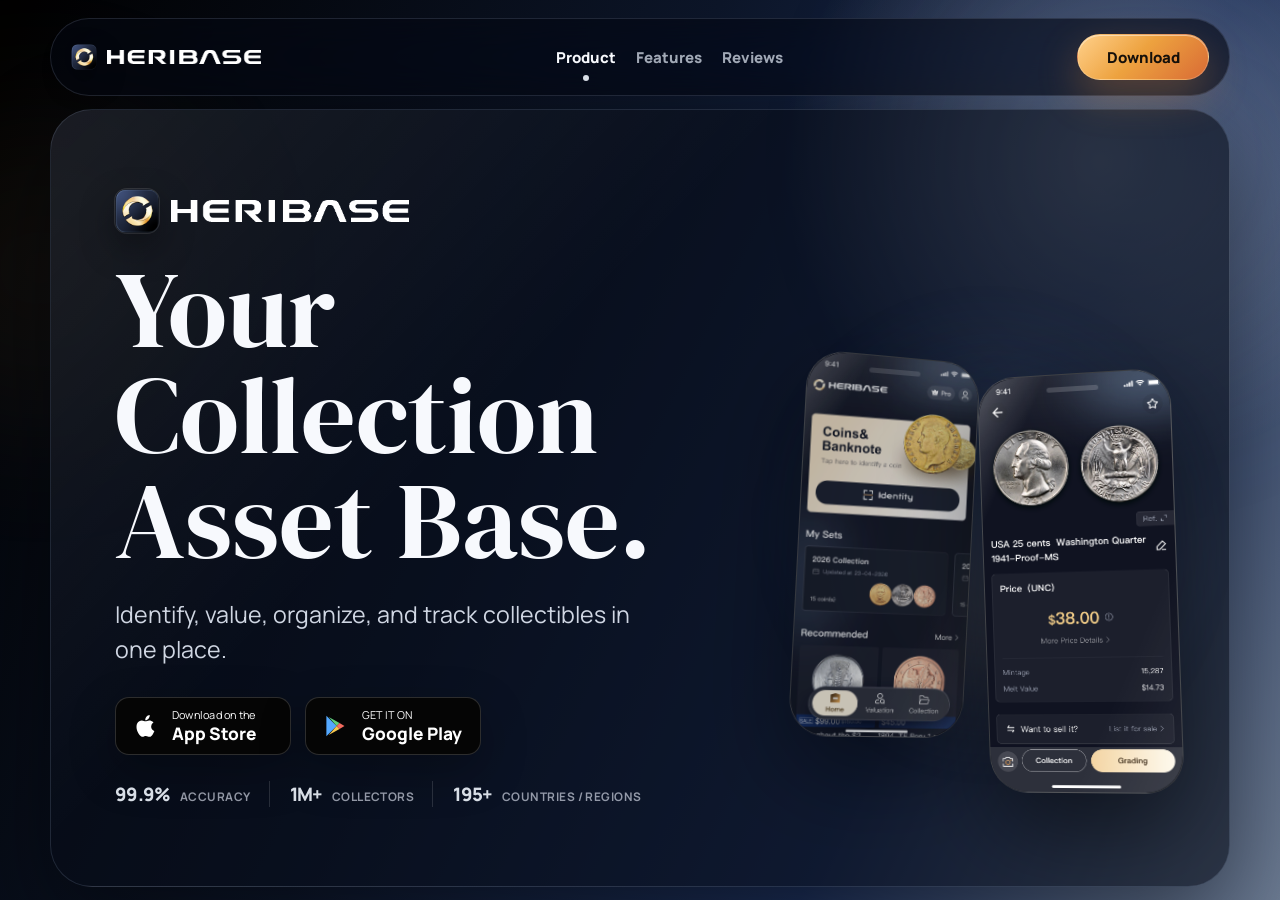
==== index.html @ 2c76b7c1 "Address review notes for collection and appraisal" ====
<!doctype html>
<html lang="en">
  <head>
    <meta charset="utf-8" />
    <meta name="viewport" content="width=device-width, initial-scale=1" />
    <title>Heribase</title>
    <meta
      name="description"
      content="Heribase helps collectors identify, value, organize, and track collectibles in one place."
    />
    <link rel="icon" href="public/brand/heribase-icon-64.png" />
    <script src="app-env.js"></script>
    <link rel="stylesheet" href="styles.css?v=20260516-6" />
  </head>
  <body>
    <main class="page-shell">
      <div class="ambient ambient--left"></div>
      <div class="ambient ambient--right"></div>

      <div class="page-frame">
        <header class="site-header">
          <a href="#product" class="brand-mark" aria-label="Heribase home">
            <img
              src="public/brand/heribase-icon-64.png"
              alt=""
              width="26"
              height="26"
              class="brand-mark__icon"
            />
            <img
              src="public/brand/heribase-word-white.png"
              alt="Heribase"
              width="186"
              height="18"
              class="brand-mark__logo"
            />
          </a>

          <nav class="site-nav" aria-label="Main">
            <a href="#product" class="site-nav__link site-nav__link--active">Product</a>
            <a href="#features" class="site-nav__link">Features</a>
            <a href="#reviews" class="site-nav__link">Reviews</a>
          </nav>

          <div class="site-actions">
            <a href="https://apps.apple.com/us/app/heribase/id6762598274" class="button button--primary site-download" target="_blank" rel="noopener">Download</a>
          </div>
        </header>

        <section class="hero snap-section" id="product">
          <div class="hero__inner">
            <div class="hero__copy">
              <div class="hero__brand">
                <img
                  src="public/brand/heribase-icon-128.png"
                  alt=""
                  width="44"
                  height="44"
                  class="hero__brand-icon"
                />
                <img
                  src="public/brand/heribase-word-white.png"
                  alt="Heribase"
                  width="186"
                  height="18"
                  class="hero__brand-logo"
                />
              </div>
              <h1>Your Collection Asset Base.</h1>
              <p class="hero__subhead">Identify, value, organize, and track collectibles in one place.</p>

              <div class="hero__actions">
                <a href="https://apps.apple.com/us/app/heribase/id6762598274" class="store-badge" aria-label="Download on the App Store" target="_blank" rel="noopener">
                  <span class="store-badge__icon store-badge__icon--apple">
                    <svg viewBox="0 0 32 32" aria-hidden="true">
                      <path d="M21.9 16.8c0-3.1 2.6-4.6 2.7-4.7-1.5-2.1-3.7-2.4-4.5-2.5-1.9-.2-3.7 1.1-4.7 1.1-1 0-2.5-1.1-4.1-1.1-2.1 0-4 1.2-5.1 3.1-2.2 3.8-.6 9.4 1.6 12.5 1.1 1.5 2.3 3.2 4 3.1 1.6-.1 2.2-1 4.1-1 1.9 0 2.4 1 4.1 1 1.7 0 2.8-1.5 3.8-3 1.2-1.8 1.7-3.5 1.8-3.6-.1 0-3.6-1.4-3.7-4.9Z" />
                      <path d="M18.9 7.6c.9-1.1 1.5-2.6 1.3-4.1-1.3.1-2.8.9-3.7 1.9-.8.9-1.5 2.5-1.3 3.9 1.4.1 2.8-.7 3.7-1.7Z" />
                    </svg>
                  </span>
                  <span class="store-badge__text">
                    <span class="store-badge__kicker">Download on the</span>
                    <span class="store-badge__label">App Store</span>
                  </span>
                </a>
                <a href="https://play.google.com/store/apps/details?id=com.weipaitang.coin" class="store-badge" aria-label="Get it on Google Play" target="_blank" rel="noopener">
                  <span class="store-badge__icon store-badge__icon--play">
                    <svg viewBox="0 0 32 32" aria-hidden="true">
                      <path class="play-shape play-shape--blue" d="M5 4.2v23.6l11.7-11.8L5 4.2Z" />
                      <path class="play-shape play-shape--green" d="M16.7 16 20 12.7 7.7 5.6 16.7 16Z" />
                      <path class="play-shape play-shape--yellow" d="M16.7 16 7.7 26.4 20 19.3 16.7 16Z" />
                      <path class="play-shape play-shape--red" d="m20 12.7 5.7 3.3-5.7 3.3-3.3-3.3 3.3-3.3Z" />
                    </svg>
                  </span>
                  <span class="store-badge__text">
                    <span class="store-badge__kicker">GET IT ON</span>
                    <span class="store-badge__label">Google Play</span>
                  </span>
                </a>
              </div>

              <div class="hero__stats">
                <article class="stat-chip"><strong>99.9%</strong><span>Accuracy</span></article>
                <article class="stat-chip"><strong>1M+</strong><span>Collectors</span></article>
                <article class="stat-chip"><strong>195+</strong><span>Countries / regions</span></article>
              </div>
            </div>

            <div class="hero__app-showcase" aria-hidden="true">
              <div class="hero__app-glow"></div>
              <div class="phone-mock phone-mock--side">
                <img
                  src="public/hero-app-collection.png"
                  alt=""
                  width="750"
                  height="1624"
                  class="phone-mock__screen"
                />
              </div>
              <div class="phone-mock phone-mock--front">
                <img
                  src="public/hero-app-detail.png"
                  alt=""
                  width="750"
                  height="1624"
                  class="phone-mock__screen"
                />
              </div>
            </div>
          </div>
        </section>

        <section class="section snap-section section--features" id="features">
          <div class="section-heading">
            <p class="section-label">Features</p>
            <h2>Built for recognition, valuation, portfolio control, and connection.</h2>
          </div>

          <div class="feature-grid">
            <article class="feature-card feature-card--scan">
              <div class="feature-card__icon">
                <svg viewBox="0 0 64 64" aria-hidden="true">
                  <path d="M18 24h6l3-5h10l3 5h6a6 6 0 0 1 6 6v14a6 6 0 0 1-6 6H18a6 6 0 0 1-6-6V30a6 6 0 0 1 6-6Z" />
                  <circle cx="32" cy="37" r="9" />
                  <path d="M20 18h-6v6M50 24v-6h-6M14 46v6h6M44 52h6v-6" />
                </svg>
              </div>
              <h3>Scan &amp; Identify</h3>
              <p>Take a photo or upload an image to recognize collectible items and view available details.</p>
            </article>
            <article class="feature-card feature-card--valuation">
              <div class="feature-card__icon">
                <svg viewBox="0 0 64 64" aria-hidden="true">
                  <path d="M14 20a6 6 0 0 1 6-6h17l13 13-22 23-14-14V20Z" />
                  <circle cx="25" cy="25" r="3.2" />
                  <path d="M37 28v15" />
                  <path d="M43 31h-8a4 4 0 0 0 0 8h4a4 4 0 0 1 0 8h-9" />
                </svg>
              </div>
              <h3>Value Estimates</h3>
              <p>View estimated value ranges based on available market references and collectible information.</p>
            </article>
            <article class="feature-card feature-card--portfolio">
              <div class="feature-card__icon">
                <svg viewBox="0 0 64 64" aria-hidden="true">
                  <path d="M12 50h42" />
                  <path d="M14 44l10-12 9 7 15-20" />
                  <path d="M44 19h4v4" />
                  <circle cx="24" cy="32" r="3" />
                  <circle cx="33" cy="39" r="3" />
                </svg>
              </div>
              <h3>Collection Management</h3>
              <p>Save items into your personal collection and keep records organized in one place.</p>
            </article>
            <article class="feature-card feature-card--trading">
              <div class="feature-card__icon">
                <svg viewBox="0 0 64 64" aria-hidden="true">
                  <path d="M18 23h28l-7-7M46 23l-7 7" />
                  <path d="M46 41H18l7 7M18 41l7-7" />
                  <circle cx="18" cy="23" r="5" />
                  <circle cx="46" cy="41" r="5" />
                </svg>
              </div>
              <h3>Price Tracking</h3>
              <p>Follow value changes and market trends over time as your collection evolves.</p>
            </article>
          </div>
        </section>

        <section class="section snap-section section--collection" id="collection">
          <div class="section-heading section-heading--split">
            <div>
              <p class="section-label">3D Collection</p>
              <h2>Showcase your collection in 3D.</h2>
            </div>
            <p class="section-heading__copy">
              Heribase helps collectors save important pieces and present them with a richer, in-app 3D collection experience.
            </p>
          </div>

          <div class="collection-showcase" aria-label="Featured collectible coins">
            <div class="collection-stage__coins">
              <article class="collection-side-coin collection-side-coin--silver">
                <img src="public/coins/american-silver-eagle-front.webp" alt="American Silver Eagle obverse" />
                <strong>The American Silver Eagle</strong>
              </article>

              <article class="collection-viewer">
                <div class="coin-scene" aria-hidden="true">
                  <div class="coin-orbit">
                    <div class="coin-3d coin-3d--saint" id="collectionCoin" data-slices="56">
                      <span class="coin-3d__face coin-3d__face--front">
                        <img src="public/coins/saint-gaudens-front.webp" alt="" />
                      </span>
                      <span class="coin-3d__face coin-3d__face--back">
                        <img src="public/coins/saint-gaudens-back.webp" alt="" />
                      </span>
                    </div>
                  </div>
                </div>
                <div class="collection-card__copy">
                  <h3>The Saint-Gaudens Double Eagle</h3>
                  <p>Save, inspect, and present high-value coins with a dimensional in-app collection view.</p>
                </div>
              </article>

              <article class="collection-side-coin collection-side-coin--bronze">
                <img src="public/coins/liberty-head-front.webp" alt="Liberty Head Double Eagle obverse" />
                <strong>The Liberty Head Double Eagle</strong>
              </article>
            </div>
          </div>
        </section>

        <section class="section snap-section section--appraisal" id="appraisal">
          <div class="section-heading section-heading--split">
            <div>
              <p class="section-label">Expert Appraisal</p>
              <h2>Meet our appraisers.</h2>
            </div>
            <p class="section-heading__copy">
              When a collectible is valuable, complex, or uncertain, Heribase can add professional human judgment beyond AI estimates.
            </p>
          </div>

          <div class="appraisal-layout">
            <div class="appraisal-feature">
              <figure class="appraisal-feature__portrait">
                <img id="appraiserPhoto" src="public/appraisers/silverpicker.png" alt="Silverpicker" />
              </figure>

              <div class="appraisal-feature__copy">
                <p class="appraisal-feature__eyebrow">Heribase Expert Appraisers Showcase</p>
                <h3 id="appraiserName">Silverpicker</h3>
                <p class="appraisal-feature__role" id="appraiserRole">Authentication Expert</p>
                <strong id="appraiserExperience">U.S. &amp; Global Coins</strong>
                <p id="appraiserDescription">
                  Reviews U.S. and global coins, banknotes, and authentication context for collectors who need a more trusted second look.
                </p>
              </div>

              <aside class="appraisal-report" aria-label="Scrollable appraisal report example">
                <div class="appraisal-report__screen">
                  <img src="public/appraisers/appraisal-case.png" alt="Example Heribase appraisal report" />
                </div>
              </aside>
            </div>

            <div class="appraiser-strip" aria-label="Select an appraiser">
              <button class="appraiser-thumb" type="button" data-name="Ukraine" data-role="Numismatics Specialist" data-experience="Russian Empire, Soviet, European, and American coinage" data-description="Specializes in Russian Empire, Soviet, European, and American coinage, with a practical eye for attribution and market context." data-photo="public/appraisers/ukraine.png">
                <img src="public/appraisers/ukraine.png" alt="" />
                <span>Ukraine</span>
              </button>
              <button class="appraiser-thumb" type="button" data-name="2EuroHunt" data-role="Euro Coin Expert" data-experience="Commemorative euro issues and variants" data-description="Focuses on 2 euro commemorative coins, rare issues, and variants across modern European releases." data-photo="public/appraisers/2eurohunt.png">
                <img src="public/appraisers/2eurohunt.png" alt="" />
                <span>2EuroHunt</span>
              </button>
              <button class="appraiser-thumb" type="button" data-name="MingJie" data-role="Variety Analyst" data-experience="World coin varieties and modern Chinese coins" data-description="Supports variety review across world coins and modern Chinese circulation coins, helping collectors understand subtle differences." data-photo="public/appraisers/mingjie.png">
                <img src="public/appraisers/mingjie.png" alt="" />
                <span>MingJie</span>
              </button>
              <button class="appraiser-thumb appraiser-thumb--active" type="button" data-name="Silverpicker" data-role="Authentication Expert" data-experience="U.S. &amp; Global Coins" data-description="Reviews U.S. and global coins, banknotes, and authentication context for collectors who need a more trusted second look." data-photo="public/appraisers/silverpicker.png">
                <img src="public/appraisers/silverpicker.png" alt="" />
                <span>Silverpicker</span>
              </button>
              <button class="appraiser-thumb" type="button" data-name="Irishsilverstack" data-role="Precious Metal Specialist" data-experience="Silver, gold, and investment coins" data-description="Covers silver, gold, and investment coins with years of hands-on collecting and precious-metal market experience." data-photo="public/appraisers/irishsilverstack.png">
                <img src="public/appraisers/irishsilverstack.png" alt="" />
                <span>Irishsilverstack</span>
              </button>
              <button class="appraiser-thumb" type="button" data-name="Numismática JF" data-role="Brazilian Currency Expert" data-experience="Brazilian coins and banknotes" data-description="Reviews Brazilian coins and banknotes, with particular focus on Real Plan issues and regional collection context." data-photo="public/appraisers/numismatica-jf.png">
                <img src="public/appraisers/numismatica-jf.png" alt="" />
                <span>Numismática JF</span>
              </button>
              <button class="appraiser-thumb" type="button" data-name="Manny Vilahomat" data-role="Error &amp; Variety Specialist" data-experience="U.S. and Spanish coinage, mint errors, and varieties" data-description="Specializes in U.S. and Spanish coinage, mint errors, and rare varieties that require careful manual review." data-photo="public/appraisers/manny-vilahomat.png">
                <img src="public/appraisers/manny-vilahomat.png" alt="" />
                <span>Manny Vilahomat</span>
              </button>
            </div>
          </div>
        </section>

        <section class="section snap-section section--reviews" id="reviews">
          <div class="section-heading section-heading--split reviews-heading">
            <div>
              <p class="section-label">Reviews</p>
              <h2>What collectors actually like about it.</h2>
            </div>
          </div>

          <div class="reviews-shell" aria-label="Collector reviews">
            <div class="reviews-track" id="reviewsTrack"></div>
          </div>
        </section>

        <footer class="footer" id="cta">
          <div class="footer__top">
            <div class="footer__intro">
              <p class="footer__eyebrow">Download</p>
              <h2>Build your collection on a stronger base.</h2>
              <p class="footer__copy">
                Heribase helps collectors identify, value, organize, and track collectibles with more clarity.
              </p>
            </div>

            <div class="footer__download" id="footer-download">
              <a href="https://apps.apple.com/us/app/heribase/id6762598274" class="store-badge store-badge--dark" aria-label="Download on the App Store" target="_blank" rel="noopener">
                <span class="store-badge__icon store-badge__icon--apple">
                  <svg viewBox="0 0 32 32" aria-hidden="true">
                    <path d="M21.9 16.8c0-3.1 2.6-4.6 2.7-4.7-1.5-2.1-3.7-2.4-4.5-2.5-1.9-.2-3.7 1.1-4.7 1.1-1 0-2.5-1.1-4.1-1.1-2.1 0-4 1.2-5.1 3.1-2.2 3.8-.6 9.4 1.6 12.5 1.1 1.5 2.3 3.2 4 3.1 1.6-.1 2.2-1 4.1-1 1.9 0 2.4 1 4.1 1 1.7 0 2.8-1.5 3.8-3 1.2-1.8 1.7-3.5 1.8-3.6-.1 0-3.6-1.4-3.7-4.9Z" />
                    <path d="M18.9 7.6c.9-1.1 1.5-2.6 1.3-4.1-1.3.1-2.8.9-3.7 1.9-.8.9-1.5 2.5-1.3 3.9 1.4.1 2.8-.7 3.7-1.7Z" />
                  </svg>
                </span>
                <span class="store-badge__text">
                  <span class="store-badge__kicker">Download on the</span>
                  <span class="store-badge__label">App Store</span>
                </span>
              </a>
              <a href="https://play.google.com/store/apps/details?id=com.weipaitang.coin" class="store-badge store-badge--dark" aria-label="Get it on Google Play" target="_blank" rel="noopener">
                <span class="store-badge__icon store-badge__icon--play">
                  <svg viewBox="0 0 32 32" aria-hidden="true">
                    <path class="play-shape play-shape--blue" d="M5 4.2v23.6l11.7-11.8L5 4.2Z" />
                    <path class="play-shape play-shape--green" d="M16.7 16 20 12.7 7.7 5.6 16.7 16Z" />
                    <path class="play-shape play-shape--yellow" d="M16.7 16 7.7 26.4 20 19.3 16.7 16Z" />
                    <path class="play-shape play-shape--red" d="m20 12.7 5.7 3.3-5.7 3.3-3.3-3.3 3.3-3.3Z" />
                  </svg>
                </span>
                <span class="store-badge__text">
                  <span class="store-badge__kicker">GET IT ON</span>
                  <span class="store-badge__label">Google Play</span>
                </span>
              </a>
            </div>
          </div>

          <div class="footer__bottom">
            <div class="footer__legal">
              <p class="footer__brand">
                <img
                  src="public/brand/heribase-icon-64.png"
                  alt=""
                  width="28"
                  height="28"
                  class="footer__brand-icon"
                />
                <img
                  src="public/brand/heribase-word-white.png"
                  alt="Heribase"
                  width="144"
                  height="14"
                  class="footer__brand-logo"
                />
              </p>
              <p class="footer__copy footer__copy--small">
                A valuation and collection management platform for modern collectibles.
                Contact: <a href="mailto:contactus@heritcoin.com">contactus@heritcoin.com</a>
              </p>
            </div>

            <div class="footer__links">
              <a href="about.html">About</a>
              <a href="privacy.html">Privacy Policy</a>
              <a href="terms.html">Terms of Use</a>
              <a href="mailto:contactus@heritcoin.com">Contact Us</a>
            </div>
          </div>
        </footer>
      </div>
    </main>

    <script src="script.js?v=20260516-4"></script>
  </body>
</html>
---- styles.css ----
@font-face {
  font-family: 'DM Serif Display';
  font-style: normal;
  font-weight: 400;
  font-display: swap;
  src: url(public/fonts/dmserifdisplay-alt-1.ttf) format('truetype');
}

@font-face {
  font-family: 'Cormorant Garamond';
  font-style: normal;
  font-weight: 500;
  font-display: swap;
  src: url(public/fonts/cormorantgaramond-2.ttf) format('truetype');
}
@font-face {
  font-family: 'Cormorant Garamond';
  font-style: normal;
  font-weight: 600;
  font-display: swap;
  src: url(public/fonts/cormorantgaramond-3.ttf) format('truetype');
}
@font-face {
  font-family: 'Cormorant Garamond';
  font-style: normal;
  font-weight: 700;
  font-display: swap;
  src: url(public/fonts/cormorantgaramond-4.ttf) format('truetype');
}
@font-face {
  font-family: 'IBM Plex Mono';
  font-style: normal;
  font-weight: 400;
  font-display: swap;
  src: url(public/fonts/ibmplexmono-5.ttf) format('truetype');
}
@font-face {
  font-family: 'IBM Plex Mono';
  font-style: normal;
  font-weight: 500;
  font-display: swap;
  src: url(public/fonts/ibmplexmono-6.ttf) format('truetype');
}
@font-face {
  font-family: 'Manrope';
  font-style: normal;
  font-weight: 400;
  font-display: swap;
  src: url(public/fonts/manrope-7.ttf) format('truetype');
}
@font-face {
  font-family: 'Manrope';
  font-style: normal;
  font-weight: 600;
  font-display: swap;
  src: url(public/fonts/manrope-8.ttf) format('truetype');
}
@font-face {
  font-family: 'Manrope';
  font-style: normal;
  font-weight: 700;
  font-display: swap;
  src: url(public/fonts/manrope-9.ttf) format('truetype');
}
@font-face {
  font-family: 'Manrope';
  font-style: normal;
  font-weight: 800;
  font-display: swap;
  src: url(public/fonts/manrope-10.ttf) format('truetype');
}

:root {
  --bg: #05070f;
  --panel: rgba(12, 18, 34, 0.72);
  --panel-strong: rgba(12, 18, 34, 0.92);
  --line: rgba(178, 198, 235, 0.15);
  --text: #f7f9fd;
  --muted: rgba(230, 236, 248, 0.7);
  --muted-strong: rgba(230, 236, 248, 0.9);
  --brand-blue: #1b2d55;
  --brand-frost: #d8dee6;
  --accent: #d8dee6;
  --button-accent: #e6a64d;
  --blue: #6f86ad;
  --shadow: 0 30px 90px rgba(0, 0, 0, 0.42);
  --font-display: "DM Serif Display", Georgia, serif;
  --font-sans: "Manrope", "Avenir Next", "Segoe UI", sans-serif;
  --font-mono: "IBM Plex Mono", "SFMono-Regular", monospace;
}

* {
  box-sizing: border-box;
}

html {
  scroll-behavior: smooth;
}

body {
  margin: 0;
  height: 100svh;
  overflow: hidden;
  background:
    radial-gradient(circle at 86% 18%, rgba(216, 222, 230, 0.34), transparent 24%),
    linear-gradient(116deg, #000000 0%, #0c1528 42%, var(--brand-blue) 72%, #6b7a91 100%);
  color: var(--text);
  font-family: var(--font-sans);
}

a {
  color: inherit;
  text-decoration: none;
}

.text-link,
.footer__copy a {
  color: var(--brand-frost);
  font-weight: 800;
  text-decoration: underline;
  text-decoration-color: rgba(216, 222, 230, 0.42);
  text-underline-offset: 3px;
}

.text-link:hover,
.footer__copy a:hover {
  color: var(--text);
  text-decoration-color: var(--text);
}

.is-heribase-app .site-download,
.is-heribase-app .hero__actions,
.is-heribase-app .footer__top,
.is-heribase-app .footer__download {
  display: none !important;
}

.page-shell {
  position: relative;
  height: 100svh;
  overflow-x: hidden;
  overflow-y: auto;
  scroll-snap-type: y mandatory;
  scroll-behavior: smooth;
  overscroll-behavior-y: contain;
}

.page-frame {
  position: relative;
  width: min(1180px, calc(100% - 28px));
  margin: 0 auto;
}

.snap-section {
  min-height: 100svh;
  scroll-snap-align: start;
  scroll-snap-stop: always;
}

.ambient {
  position: fixed;
  border-radius: 999px;
  filter: blur(90px);
  pointer-events: none;
  opacity: 0.42;
}

.ambient--left {
  top: 12%;
  left: -120px;
  width: 320px;
  height: 320px;
  background: rgba(230, 166, 77, 0.16);
}

.ambient--right {
  top: -70px;
  right: -80px;
  width: 460px;
  height: 460px;
  background: rgba(111, 134, 173, 0.24);
}

.site-header {
  position: fixed;
  top: 18px;
  left: 50%;
  z-index: 20;
  display: flex;
  width: min(1180px, calc(100% - 28px));
  align-items: center;
  justify-content: space-between;
  gap: 22px;
  padding: 15px 20px;
  border: 1px solid var(--line);
  border-radius: 999px;
  background: rgba(5, 9, 18, 0.64);
  backdrop-filter: blur(24px) saturate(150%);
  transform: translateX(-50%);
}

.brand-mark {
  display: inline-flex;
  align-items: center;
  gap: 10px;
}

.brand-mark__icon {
  width: 26px;
  height: 26px;
  border-radius: 7px;
  box-shadow: 0 12px 30px rgba(0, 0, 0, 0.32);
}

.brand-mark__logo {
  display: block;
  width: 154px;
  height: auto;
}

.site-nav,
.site-actions,
.hero__actions,
.hero__stats,
.footer__download,
.footer__links {
  display: flex;
  align-items: center;
}

.site-nav {
  gap: 20px;
}

.site-nav__link,
.footer__links a {
  position: relative;
  color: var(--muted);
  font-family: var(--font-sans);
  font-size: 0.94rem;
  font-weight: 750;
  letter-spacing: 0;
  transition: color 180ms ease;
}

.site-nav__link::after {
  content: "";
  position: absolute;
  left: 50%;
  bottom: -13px;
  width: 6px;
  height: 6px;
  border-radius: 50%;
  background: var(--accent);
  opacity: 0;
  transform: translateX(-50%) scale(0.25);
  transition: opacity 220ms ease, transform 220ms ease;
}

.site-nav__link--active {
  color: var(--text);
}

.site-nav__link--active::after {
  opacity: 1;
  transform: translateX(-50%) scale(1);
}

.site-nav__link:hover,
.footer__links a:hover {
  color: var(--text);
}

.site-actions {
  gap: 12px;
}

.button {
  display: inline-flex;
  align-items: center;
  justify-content: center;
  min-height: 46px;
  padding: 0 18px;
  border: 1px solid transparent;
  border-radius: 999px;
  font-family: var(--font-sans);
  font-size: 0.94rem;
  font-weight: 850;
  transition: transform 260ms cubic-bezier(0.22, 1, 0.36, 1), box-shadow 260ms ease;
}

.button:hover,
.store-badge:hover {
  transform: translateY(-3px);
}

.button--primary {
  background: linear-gradient(135deg, #efb663, #d89130);
  color: #15100a;
  box-shadow: 0 16px 44px rgba(216, 145, 48, 0.28);
}

.button--ghost {
  border-color: rgba(255, 255, 255, 0.14);
  background: rgba(255, 255, 255, 0.05);
}

.site-download {
  min-width: 132px;
  border-color: rgba(255, 255, 255, 0.18);
  background:
    linear-gradient(135deg, #ffd08a 0%, #eda23f 46%, #d96b35 100%);
  box-shadow:
    0 16px 42px rgba(230, 139, 54, 0.32),
    inset 0 1px 0 rgba(255, 255, 255, 0.45);
}

.site-download--active {
  border-color: rgba(255, 255, 255, 0.36);
  box-shadow:
    0 0 0 5px rgba(230, 166, 77, 0.12),
    0 18px 48px rgba(230, 139, 54, 0.36);
}

.hero {
  display: grid;
  align-items: center;
  padding-top: 96px;
}

.hero__inner {
  position: relative;
  display: grid;
  min-height: calc(100svh - 122px);
  align-items: center;
  overflow: hidden;
  padding: clamp(28px, 5vw, 64px);
  border: 1px solid var(--line);
  border-radius: 42px;
  background:
    linear-gradient(135deg, rgba(255, 255, 255, 0.08), transparent 38%),
    rgba(8, 13, 24, 0.6);
  box-shadow: var(--shadow);
}

.hero__inner::before {
  content: none;
}

.hero__copy {
  position: relative;
  z-index: 1;
  max-width: 780px;
}

.hero__brand {
  display: inline-flex;
  align-items: center;
  gap: 12px;
  margin-bottom: 24px;
  color: var(--brand-frost);
}

.hero__brand-icon {
  width: 44px;
  height: 44px;
  border-radius: 12px;
  box-shadow:
    0 14px 34px rgba(0, 0, 0, 0.36),
    0 0 0 1px rgba(255, 255, 255, 0.13);
}

.hero__brand-logo {
  display: block;
  width: 238px;
  height: auto;
}

.hero h1,
.section-heading h2,
.story-copy h2,
.footer h2 {
  font-family: var(--font-display);
  font-weight: 400;
  margin: 0;
  letter-spacing: 0;
  line-height: 0.98;
}

.hero h1 {
  max-width: 680px;
  font-size: clamp(4rem, 8.4vw, 7.4rem);
  text-wrap: balance;
}

.hero__subhead {
  max-width: 560px;
  margin: 24px 0 0;
  color: var(--muted-strong);
  font-size: clamp(1.05rem, 2vw, 1.45rem);
  line-height: 1.5;
}

.hero__actions {
  gap: 14px;
  margin-top: 30px;
  flex-wrap: wrap;
}

.store-badge {
  display: inline-flex;
  align-items: center;
  gap: 12px;
  min-width: 176px;
  min-height: 58px;
  padding: 9px 16px;
  border: 1px solid rgba(255, 255, 255, 0.16);
  border-radius: 14px;
  background: #050505;
  color: #fff;
  box-shadow: 0 16px 46px rgba(0, 0, 0, 0.28);
  transition: transform 260ms cubic-bezier(0.22, 1, 0.36, 1), border-color 260ms ease;
}

.store-badge--dark {
  background: #060606;
}

.store-badge__icon {
  width: 28px;
  height: 28px;
  flex: 0 0 28px;
}

.store-badge__icon svg {
  width: 100%;
  height: 100%;
  display: block;
}

.store-badge__icon--apple svg {
  fill: #fff;
}

.play-shape--blue {
  fill: #54a8ff;
}

.play-shape--green {
  fill: #5fd17a;
}

.play-shape--yellow {
  fill: #f6c74f;
}

.play-shape--red {
  fill: #f36b5f;
}

.store-badge__text {
  display: grid;
  line-height: 1;
}

.store-badge__kicker {
  font-size: 0.68rem;
  text-transform: none;
  letter-spacing: 0.02em;
}

.store-badge__label {
  margin-top: 4px;
  font-size: 1.08rem;
  font-family: var(--font-sans);
  font-weight: 800;
}

.hero__stats {
  align-items: baseline;
  gap: 0;
  width: fit-content;
  max-width: min(560px, 100%);
  margin-top: 26px;
  padding-top: 0;
  border-top: 0;
  background: transparent;
}

.stat-chip {
  position: relative;
  display: inline-flex;
  flex: 0 0 auto;
  align-items: baseline;
  gap: 9px;
  min-width: auto;
  padding: 0;
  background: transparent;
}

.stat-chip + .stat-chip {
  margin-left: 18px;
  padding-left: 20px;
  border-left: 1px solid rgba(255, 255, 255, 0.13);
}

.stat-chip + .stat-chip::before {
  content: none;
}

.stat-chip strong {
  display: inline-block;
  color: var(--brand-frost);
  font-family: var(--font-sans);
  font-size: clamp(1.05rem, 1.45vw, 1.28rem);
  font-weight: 800;
  letter-spacing: -0.035em;
}

.stat-chip span {
  display: inline-block;
  margin-top: 0;
  color: rgba(230, 236, 248, 0.62);
  font-size: 0.74rem;
  font-weight: 650;
  letter-spacing: 0.04em;
  text-transform: uppercase;
}

.hero__app-showcase {
  position: absolute;
  right: 4.5%;
  bottom: 12%;
  z-index: 0;
  width: min(420px, 34vw);
  height: min(540px, 56vh);
  pointer-events: none;
  perspective: 1200px;
}

.hero__app-glow {
  position: absolute;
  right: 2%;
  bottom: 2%;
  width: 92%;
  height: 88%;
  border-radius: 50%;
  background:
    radial-gradient(circle at 50% 62%, rgba(230, 166, 77, 0.18), transparent 34%),
    radial-gradient(circle at 58% 42%, rgba(118, 151, 207, 0.32), transparent 64%);
  filter: blur(44px);
  opacity: 0.78;
}

.phone-mock {
  position: absolute;
  overflow: hidden;
  border: 1px solid rgba(255, 255, 255, 0.18);
  border-radius: 38px;
  background:
    linear-gradient(135deg, rgba(255, 255, 255, 0.18), rgba(255, 255, 255, 0.02)),
    #070a10;
  box-shadow:
    inset 0 0 0 7px rgba(255, 255, 255, 0.045),
    inset 0 0 0 10px rgba(0, 0, 0, 0.34),
    0 34px 92px rgba(0, 0, 0, 0.5);
}

.phone-mock::before {
  content: "";
  position: absolute;
  top: 12px;
  left: 50%;
  z-index: 2;
  width: 52px;
  height: 5px;
  border-radius: 999px;
  background: rgba(255, 255, 255, 0.16);
  transform: translateX(-50%);
}

.phone-mock::after {
  content: "";
  position: absolute;
  inset: 0;
  border-radius: inherit;
  background:
    linear-gradient(115deg, rgba(255, 255, 255, 0.24), transparent 18%, transparent 72%, rgba(255, 255, 255, 0.08)),
    linear-gradient(180deg, rgba(255, 255, 255, 0.08), transparent 18%);
  pointer-events: none;
  mix-blend-mode: screen;
}

.phone-mock__screen {
  display: block;
  width: 100%;
  height: 100%;
  object-fit: cover;
}

.phone-mock--front {
  right: 0;
  bottom: 0;
  z-index: 2;
  width: min(194px, 15.5vw);
  aspect-ratio: 750 / 1624;
  transform: rotateY(-12deg) rotateZ(-2deg);
}

.phone-mock--side {
  right: 48%;
  bottom: 11%;
  z-index: 1;
  width: min(176px, 14vw);
  aspect-ratio: 750 / 1624;
  opacity: 0.86;
  transform: rotateY(14deg) rotateZ(3deg);
  filter: saturate(0.9) brightness(0.92);
}

.section {
  display: grid;
  align-items: center;
  padding: 96px 0 32px;
}

.section-heading,
.story-copy {
  max-width: 760px;
  margin-bottom: 34px;
}

.section-heading--split {
  display: flex;
  max-width: none;
  align-items: flex-end;
  justify-content: space-between;
  gap: 28px;
}

.section-label,
.footer__eyebrow {
  margin: 0 0 16px;
  color: var(--accent);
  font-family: var(--font-sans);
  font-size: 0.76rem;
  font-weight: 800;
  letter-spacing: 0.14em;
  text-transform: uppercase;
}

.reviews-heading .section-label,
.section--features .section-label,
.section--collection .section-label,
.section--appraisal .section-label {
  position: relative;
  padding-left: 26px;
}

.reviews-heading .section-label::before,
.section--features .section-label::before,
.section--collection .section-label::before,
.section--appraisal .section-label::before {
  content: "";
  position: absolute;
  left: 2px;
  top: 50%;
  width: 11px;
  height: 11px;
  border-top: 2px solid var(--accent);
  border-right: 2px solid var(--accent);
  transform: translateY(-52%) rotate(45deg);
}

.section-heading h2,
.story-copy h2,
.footer h2 {
  font-size: clamp(3rem, 6vw, 5.8rem);
}

.section-heading__copy {
  max-width: 360px;
  margin: 0 0 10px;
  color: var(--muted);
  font-size: 1rem;
  line-height: 1.7;
}

.feature-grid,
.reviews-grid {
  display: grid;
  grid-template-columns: repeat(4, minmax(0, 1fr));
  gap: 18px;
}

.feature-card,
.review-card,
.problem-card,
.module-card {
  border: 1px solid rgba(255, 255, 255, 0.11);
  background: var(--panel-strong);
  box-shadow: var(--shadow);
  transition: transform 300ms cubic-bezier(0.22, 1, 0.36, 1), border-color 300ms ease;
}

.feature-card:hover,
.problem-card:hover,
.module-card:hover {
  transform: translateY(-8px);
  border-color: rgba(230, 166, 77, 0.62);
}

.feature-card:hover .feature-card__icon svg {
  stroke: #f0c37f;
}

.feature-card {
  min-height: 286px;
  padding: 24px;
  border-radius: 28px;
}

.feature-card__icon {
  width: 52px;
  height: 52px;
  margin-bottom: 30px;
  padding: 10px;
  border-radius: 17px;
  background: rgba(255, 255, 255, 0.08);
}

.feature-card__icon svg {
  width: 100%;
  height: 100%;
  fill: none;
  stroke: #f0c37f;
  stroke-linecap: round;
  stroke-linejoin: round;
  stroke-width: 3.6;
}

.feature-card h3 {
  margin: 0 0 14px;
  font-size: 1.24rem;
  letter-spacing: -0.04em;
}

.feature-card p,
.problem-card p,
.module-card p,
.review-card__quote,
.footer__copy {
  margin: 0;
  color: var(--muted);
  line-height: 1.7;
}

.collection-showcase {
  display: grid;
  gap: 20px;
  overflow: hidden;
  padding: 28px;
  border: 1px solid rgba(255, 255, 255, 0.11);
  border-radius: 34px;
  background:
    linear-gradient(135deg, rgba(255, 255, 255, 0.07), transparent 34%),
    linear-gradient(140deg, rgba(255, 255, 255, 0.055) 0 18%, transparent 18% 74%, rgba(255, 255, 255, 0.045) 74%),
    rgba(7, 12, 23, 0.84);
  box-shadow: var(--shadow);
}

.collection-viewer,
.coin-option,
.collection-side-coin,
.appraiser-card,
.report-phone {
  border: 1px solid rgba(255, 255, 255, 0.12);
  background:
    linear-gradient(135deg, rgba(255, 255, 255, 0.075), transparent 44%),
    rgba(8, 13, 24, 0.78);
  box-shadow: var(--shadow);
}

.collection-viewer {
  position: relative;
  display: grid;
  min-height: 520px;
  overflow: hidden;
  align-items: end;
  justify-items: center;
  padding: 34px;
  border-radius: 32px;
}

.report-phone::before {
  content: "";
  position: absolute;
  inset: auto -18% -36% 18%;
  height: 60%;
  border-radius: 50%;
  background: radial-gradient(circle, rgba(230, 166, 77, 0.2), transparent 62%);
  filter: blur(36px);
  pointer-events: none;
}

.collection-stage__coins {
  position: relative;
  display: grid;
  grid-template-columns: minmax(190px, 0.72fr) minmax(420px, 1.28fr) minmax(190px, 0.72fr);
  gap: 22px;
  align-items: center;
}

.collection-stage__coins::before {
  content: "";
  position: absolute;
  inset: 11% 9%;
  border-radius: 50%;
  background: radial-gradient(circle, rgba(240, 195, 127, 0.16), transparent 62%);
  filter: blur(28px);
  pointer-events: none;
}

.collection-side-coin {
  position: relative;
  z-index: 1;
  display: grid;
  min-height: 360px;
  place-items: center;
  padding: 24px;
  border-radius: 30px;
  text-align: center;
}

.collection-side-coin::before {
  content: "";
  position: absolute;
  inset: 18%;
  border-radius: 50%;
  background: radial-gradient(circle, rgba(240, 195, 127, 0.18), transparent 66%);
  filter: blur(12px);
}

.collection-side-coin img {
  position: relative;
  z-index: 1;
  width: min(210px, 72%);
  aspect-ratio: 1;
  object-fit: contain;
  border-radius: 50%;
  filter:
    drop-shadow(0 24px 34px rgba(0, 0, 0, 0.42))
    saturate(0.95);
}

.collection-side-coin--silver img {
  filter:
    drop-shadow(0 24px 34px rgba(0, 0, 0, 0.42))
    saturate(0.82);
}

.collection-side-coin--gold img {
  filter:
    drop-shadow(0 28px 44px rgba(0, 0, 0, 0.46))
    saturate(1.08);
}

.collection-side-coin strong {
  position: relative;
  z-index: 1;
  max-width: 240px;
  color: var(--text);
  font-family: var(--font-display);
  font-size: clamp(1.1rem, 1.6vw, 1.46rem);
  font-weight: 600;
}

.collection-side-coin__badges,
.collection-viewer__badges {
  position: absolute;
  z-index: 2;
  display: flex;
  gap: 8px;
}

.collection-side-coin__badges {
  top: 26px;
  right: 22px;
}

.collection-viewer__badges {
  top: 28px;
  right: 30px;
}

.collection-side-coin__badges span,
.collection-viewer__badges span {
  display: inline-grid;
  min-height: 26px;
  place-items: center;
  padding: 0 10px;
  border: 1px solid rgba(240, 195, 127, 0.45);
  border-radius: 999px;
  background: rgba(240, 195, 127, 0.12);
  color: #f7d8a1;
  font-family: var(--font-mono);
  font-size: 0.66rem;
  letter-spacing: 0.06em;
  text-transform: uppercase;
}

.coin-selector {
  display: grid;
  grid-template-columns: repeat(3, minmax(0, 1fr));
  gap: 14px;
}

.coin-option {
  appearance: none;
  color: inherit;
  font: inherit;
  text-align: left;
  cursor: pointer;
  display: grid;
  grid-template-columns: 82px minmax(0, 1fr);
  gap: 14px;
  align-items: center;
  min-height: 108px;
  padding: 14px;
  border-radius: 24px;
  transition: transform 260ms ease, border-color 260ms ease, background 260ms ease;
}

.coin-option:hover,
.coin-option--active {
  transform: translateY(-4px);
  border-color: rgba(240, 195, 127, 0.52);
  background:
    linear-gradient(135deg, rgba(240, 195, 127, 0.13), transparent 48%),
    rgba(8, 13, 24, 0.86);
}

.coin-option__thumb {
  position: relative;
  display: grid;
  width: 72px;
  aspect-ratio: 1;
  place-items: center;
  border-radius: 50%;
  background: rgba(255, 255, 255, 0.06);
  box-shadow:
    inset -10px -14px 22px rgba(0, 0, 0, 0.3),
    0 18px 42px rgba(0, 0, 0, 0.34);
}

.coin-option__thumb::before {
  content: "";
  position: absolute;
  inset: 4px;
  border-radius: 50%;
  background:
    url("public/coins/coin-edge-ridged.png") center / 38px 100% repeat-x,
    repeating-conic-gradient(from 0deg, rgba(255, 255, 255, 0.4) 0 3deg, rgba(0, 0, 0, 0.18) 3deg 6deg);
  background-blend-mode: overlay, normal;
}

.coin-option__thumb img {
  position: relative;
  z-index: 1;
  width: 78%;
  height: 78%;
  object-fit: contain;
  border-radius: 50%;
}

.coin-option strong,
.coin-option small {
  display: block;
}

.coin-option strong {
  margin-bottom: 6px;
  font-size: clamp(1rem, 1.35vw, 1.24rem);
  letter-spacing: -0.04em;
}

.coin-option small {
  color: #f0c37f;
  font-family: var(--font-mono);
  font-size: 0.72rem;
  letter-spacing: 0.08em;
  text-transform: uppercase;
}

.coin-scene {
  position: absolute;
  inset: 34px 26px 130px;
  display: grid;
  place-items: center;
  perspective: 1100px;
}

.coin-scene::after {
  content: "";
  position: absolute;
  bottom: 12%;
  width: min(360px, 56%);
  height: 32px;
  border-radius: 50%;
  background: rgba(0, 0, 0, 0.48);
  filter: blur(18px);
}

.coin-orbit {
  position: relative;
  z-index: 1;
  transform-style: preserve-3d;
  animation: coinFloat 5s ease-in-out infinite alternate;
}

.coin-3d {
  --coin-image: url("public/coins/morgan-dollar.webp");
  --coin-size: min(390px, 27vw);
  --coin-edge-a: #d5dae2;
  --coin-edge-b: #8a929d;
  position: relative;
  width: var(--coin-size);
  aspect-ratio: 1;
  transform-style: preserve-3d;
  animation: coinRotate 8s linear infinite;
}

.coin-3d--morgan {
  --coin-image: url("public/coins/morgan-dollar.webp");
  --coin-edge-a: #eef2f6;
  --coin-edge-b: #8a929d;
}

.coin-3d--eagle {
  --coin-image: url("public/coins/american-gold-eagle.webp");
  --coin-edge-a: #ffe8a0;
  --coin-edge-b: #b77416;
}

.coin-3d--double-eagle {
  --coin-image: url("public/coins/us-gold-double-eagle.webp");
  --coin-edge-a: #f4d28f;
  --coin-edge-b: #8f541b;
}

.coin-3d__face,
.coin-3d__edge {
  position: absolute;
  inset: 0;
  border-radius: 50%;
}

.coin-3d__edge {
  transform: translateZ(-28px) scale(1.026);
  background:
    url("public/coins/coin-edge-ridged.png") center / 58px 100% repeat-x,
    repeating-conic-gradient(from 0deg, var(--coin-edge-a) 0 2.4deg, var(--coin-edge-b) 2.4deg 4.8deg),
    radial-gradient(circle, var(--coin-edge-a), var(--coin-edge-b));
  background-blend-mode: multiply, normal, normal;
  box-shadow:
    0 0 0 20px rgba(0, 0, 0, 0.2),
    0 36px 80px rgba(0, 0, 0, 0.45);
}

.coin-3d__edge::after {
  content: "";
  position: absolute;
  inset: -2.5%;
  border-radius: 50%;
  background: repeating-conic-gradient(from 1deg, rgba(255, 232, 175, 0.34) 0 1.6deg, rgba(0, 0, 0, 0.2) 1.6deg 3.2deg);
  opacity: 0.78;
  mix-blend-mode: overlay;
}

.coin-3d__face {
  display: grid;
  overflow: hidden;
  place-items: center;
  transform: translateZ(16px);
  background:
    radial-gradient(circle at 35% 24%, rgba(255, 255, 255, 0.78), transparent 20%),
    var(--coin-image) center / contain no-repeat;
  box-shadow:
    inset -18px -24px 34px rgba(0, 0, 0, 0.26),
    inset 12px 12px 28px rgba(255, 255, 255, 0.38);
}

.coin-3d__face::before {
  content: "";
  position: absolute;
  inset: 3.5%;
  border: 2px solid rgba(255, 255, 255, 0.42);
  border-radius: 50%;
  box-shadow:
    inset 0 0 0 9px rgba(0, 0, 0, 0.08),
    0 0 0 1px rgba(0, 0, 0, 0.18);
}

.coin-3d__face::after {
  content: "";
  position: absolute;
  inset: 0;
  border-radius: 50%;
  background: linear-gradient(115deg, rgba(255, 255, 255, 0.5), transparent 24%, transparent 64%, rgba(0, 0, 0, 0.2));
  mix-blend-mode: screen;
}

.coin-3d__face img {
  width: 88%;
  height: 88%;
  object-fit: contain;
  border-radius: 50%;
  filter: drop-shadow(0 10px 18px rgba(0, 0, 0, 0.22));
}

.collection-card__copy {
  position: relative;
  z-index: 1;
  max-width: 460px;
  text-align: center;
}

.collection-card__eyebrow,
.appraiser-card__role,
.report-phone__caption span {
  display: inline-block;
  margin-bottom: 10px;
  color: #f0c37f;
  font-family: var(--font-mono);
  font-size: 0.72rem;
  letter-spacing: 0.08em;
  text-transform: uppercase;
}

.collection-viewer h3,
.appraiser-card h3 {
  margin: 0;
  font-size: clamp(1.35rem, 2.2vw, 2rem);
  letter-spacing: -0.04em;
}

.collection-viewer p,
.appraiser-card p,
.report-phone p {
  margin: 12px 0 0;
  color: var(--muted);
  line-height: 1.65;
}

.collection-showcase {
  position: relative;
  gap: 0;
  min-height: 640px;
  padding: 54px 46px 42px;
  border-radius: 12px;
  background:
    linear-gradient(135deg, rgba(255, 255, 255, 0.08) 0 15%, transparent 15% 80%, rgba(255, 255, 255, 0.06) 80%),
    linear-gradient(45deg, transparent 0 16%, rgba(255, 255, 255, 0.08) 16.2%, transparent 16.6% 83%, rgba(255, 255, 255, 0.08) 83.2%, transparent 83.6%),
    radial-gradient(circle at 50% 40%, rgba(240, 195, 127, 0.15), transparent 32%),
    #060d19;
}

.collection-showcase::before,
.collection-showcase::after {
  content: "";
  position: absolute;
  inset: 0 auto 0 0;
  width: 30%;
  background:
    linear-gradient(135deg, rgba(255, 255, 255, 0.11), transparent 54%),
    repeating-linear-gradient(135deg, rgba(255, 255, 255, 0.05) 0 1px, transparent 1px 8px);
  clip-path: polygon(0 0, 72% 0, 24% 100%, 0 100%);
  opacity: 0.42;
  pointer-events: none;
}

.collection-showcase::after {
  inset: 0 0 0 auto;
  clip-path: polygon(28% 0, 100% 0, 100% 100%, 76% 100%);
  background:
    linear-gradient(135deg, rgba(240, 195, 127, 0.07), transparent 46%),
    repeating-linear-gradient(135deg, rgba(255, 255, 255, 0.04) 0 1px, transparent 1px 8px);
}

.collection-stage__coins {
  z-index: 1;
  grid-template-columns: minmax(180px, 0.72fr) minmax(390px, 1.12fr) minmax(180px, 0.72fr);
  gap: clamp(18px, 3vw, 44px);
  align-items: end;
  min-height: 548px;
}

.collection-stage__coins::before {
  inset: 18% 23%;
  background: radial-gradient(circle, rgba(240, 195, 127, 0.28), transparent 62%);
  filter: blur(36px);
}

.collection-viewer,
.collection-side-coin {
  border: 0;
  background: transparent;
  box-shadow: none;
}

.collection-viewer {
  min-height: 430px;
  padding: 0;
  align-items: end;
  overflow: visible;
}

.collection-side-coin {
  min-height: 330px;
  padding: 0;
  align-content: end;
  gap: 20px;
}

.collection-side-coin::before {
  inset: 22% 12% 22%;
  background: radial-gradient(circle, rgba(240, 195, 127, 0.12), transparent 66%);
}

.collection-side-coin img {
  width: min(260px, 92%);
  filter:
    drop-shadow(0 28px 34px rgba(0, 0, 0, 0.52))
    saturate(0.92);
}

.collection-side-coin--bronze img {
  filter:
    drop-shadow(0 28px 34px rgba(0, 0, 0, 0.52))
    sepia(0.18)
    saturate(0.88);
}

.collection-side-coin strong,
.collection-card__copy h3 {
  color: var(--text);
  font-family: var(--font-display);
  font-weight: 500;
  letter-spacing: 0;
}

.collection-side-coin strong {
  max-width: none;
  font-size: clamp(1.34rem, 2vw, 2.04rem);
}

.collection-card__copy {
  max-width: 620px;
  transform: translateY(8px);
}

.collection-card__copy h3 {
  margin: 0;
  font-size: clamp(1.62rem, 2.6vw, 2.55rem);
}

.collection-card__copy p {
  max-width: 520px;
  margin: 10px auto 0;
  color: var(--muted);
}

.collection-side-coin__badges,
.collection-viewer__badges {
  display: none;
}

.collection-side-coin__badges span,
.collection-viewer__badges span {
  min-height: 24px;
  padding: 0 10px;
  border-color: rgba(240, 195, 127, 0.58);
  background: rgba(240, 195, 127, 0.12);
  color: #f4d799;
}

.collection-side-coin__badges span:first-child,
.collection-viewer__badges span:first-child {
  background: rgba(240, 195, 127, 0.7);
  color: #172032;
}

.coin-scene {
  position: relative;
  inset: auto;
  min-height: 324px;
  perspective: 1300px;
}

.coin-scene::after {
  bottom: 5%;
  width: min(360px, 64%);
  height: 38px;
  background: rgba(0, 0, 0, 0.42);
}

.coin-orbit {
  animation: coinFloat 4.8s ease-in-out infinite alternate;
}

.coin-3d {
  --coin-size: min(370px, 27vw);
  --coin-depth: 24px;
  --coin-edge-texture: url("public/coins/coin-edge-ridged.png");
  --slice-count: 56;
  animation: coinInspect 9.2s linear infinite;
  transform: rotateX(5deg) rotateY(-38deg);
}

.coin-3d__face {
  transform-style: preserve-3d;
  overflow: visible;
  backface-visibility: hidden;
  background: transparent;
  box-shadow:
    0 0 0 1px rgba(255, 255, 255, 0.28),
    inset -18px -24px 34px rgba(0, 0, 0, 0.2),
    inset 12px 12px 24px rgba(255, 255, 255, 0.18);
}

.coin-3d__face--front {
  transform: translateZ(calc(var(--coin-depth) / 2));
}

.coin-3d__face--back {
  transform: rotateY(180deg) translateZ(calc(var(--coin-depth) / 2));
}

.coin-3d__face::before {
  inset: 1.8%;
  border-color: rgba(240, 195, 127, 0.38);
  box-shadow:
    inset 0 0 0 7px rgba(255, 255, 255, 0.08),
    0 0 24px rgba(240, 195, 127, 0.14);
}

.coin-3d__face img {
  width: 100%;
  height: 100%;
  filter: drop-shadow(0 16px 20px rgba(0, 0, 0, 0.32));
}

.coin-3d__slice {
  position: absolute;
  top: 50%;
  left: 50%;
  width: var(--coin-depth);
  height: calc((var(--coin-size) * 3.1416) / var(--slice-count) + 2px);
  border-radius: 2px;
  background:
    var(--coin-edge-texture) center / 108px 100% repeat-x,
    linear-gradient(90deg, rgba(70, 45, 20, 0.74), var(--coin-edge-a), var(--coin-edge-b), rgba(73, 43, 12, 0.84));
  box-shadow:
    inset 0 1px 0 rgba(255, 238, 160, 0.34),
    inset 0 -1px 0 rgba(0, 0, 0, 0.34);
  transform:
    translate(-50%, -50%)
    rotateZ(calc(var(--i) * 1turn / var(--slice-count)))
    translateX(calc(var(--coin-size) / 2 - 1px))
    rotateY(90deg);
  transform-origin: center;
}

.coin-3d--saint {
  --coin-edge-texture: url("public/coins/saint-gaudens-edge.png");
  --coin-edge-a: #f7d786;
  --coin-edge-b: #a96b1f;
}

.appraisal-layout {
  display: grid;
  gap: 22px;
  overflow: hidden;
  padding: 28px;
  border: 1px solid rgba(255, 255, 255, 0.11);
  border-radius: 34px;
  background:
    radial-gradient(circle at 50% 0, rgba(240, 195, 127, 0.16), transparent 34%),
    linear-gradient(135deg, rgba(255, 255, 255, 0.06), transparent 38%),
    rgba(7, 12, 23, 0.84);
  box-shadow: var(--shadow);
}

.appraisal-feature {
  display: grid;
  grid-template-columns: minmax(230px, 280px) minmax(320px, 1fr) minmax(260px, 330px);
  gap: clamp(24px, 3vw, 42px);
  align-items: center;
  min-height: 520px;
  padding-bottom: 24px;
  border-bottom: 1px solid rgba(240, 195, 127, 0.28);
}

.appraisal-feature__portrait {
  position: relative;
  overflow: hidden;
  align-self: center;
  height: 370px;
  min-height: 0;
  margin: 0;
  border-radius: 8px 8px 0 0;
  background:
    linear-gradient(180deg, rgba(255, 255, 255, 0.08), transparent),
    rgba(255, 255, 255, 0.045);
}

.appraisal-feature__portrait::after {
  content: "";
  position: absolute;
  inset: auto 0 0;
  height: 46%;
  background: linear-gradient(180deg, transparent, rgba(7, 12, 23, 0.42));
}

.appraisal-feature__portrait img {
  width: 100%;
  height: 100%;
  object-fit: cover;
  object-position: top center;
  filter: saturate(0.94) contrast(1.04);
}

.appraisal-feature__copy {
  display: grid;
  align-content: center;
  height: 370px;
  padding: 10px 0;
}

.appraisal-feature__eyebrow,
.appraisal-feature__role {
  margin: 0;
  color: #f0c37f;
  font-family: var(--font-display);
}

.appraisal-feature__eyebrow {
  font-size: clamp(1.05rem, 1.4vw, 1.4rem);
  font-weight: 700;
  min-height: 1.6em;
}

.appraisal-feature__copy h3 {
  margin: 10px 0 4px;
  color: #f0c37f;
  font-family: var(--font-display);
  font-size: clamp(2.2rem, 4.2vw, 4.7rem);
  font-weight: 700;
  line-height: 0.92;
  min-height: 1.84em;
}

.appraisal-feature__role {
  font-size: clamp(1.1rem, 1.6vw, 1.58rem);
  min-height: 1.35em;
}

.appraisal-feature__copy strong {
  display: block;
  margin-top: 22px;
  font-size: 1.1rem;
  min-height: 2.5em;
}

.appraisal-feature__copy p:not(.appraisal-feature__eyebrow):not(.appraisal-feature__role) {
  max-width: 560px;
  margin: 12px 0 0;
  color: var(--text-soft);
  line-height: 1.62;
  display: -webkit-box;
  min-height: 4.86em;
  overflow: hidden;
  -webkit-box-orient: vertical;
  -webkit-line-clamp: 3;
}

.appraisal-report {
  position: relative;
  align-self: stretch;
  display: grid;
  align-self: end;
  height: 330px;
  min-height: 0;
  padding: 12px;
  border: 1px solid rgba(240, 195, 127, 0.78);
  border-radius: 14px;
  background:
    linear-gradient(135deg, rgba(240, 195, 127, 0.18), transparent 42%),
    rgba(245, 239, 224, 0.92);
  box-shadow:
    0 0 34px rgba(240, 195, 127, 0.28),
    0 26px 70px rgba(0, 0, 0, 0.42);
}

.appraisal-report::before {
  content: "Professional Appraisal Report";
  position: absolute;
  top: -34px;
  right: 8px;
  color: rgba(240, 195, 127, 0.84);
  font-family: var(--font-mono);
  font-size: 0.68rem;
  letter-spacing: 0.08em;
  text-transform: uppercase;
}

.appraisal-report__screen {
  position: relative;
  overflow-x: hidden;
  overflow-y: auto;
  border-radius: 8px;
  background: #f9f4e8;
  scrollbar-width: thin;
  scrollbar-color: rgba(16, 25, 48, 0.42) transparent;
}

.appraisal-report__screen::-webkit-scrollbar {
  width: 5px;
}

.appraisal-report__screen::-webkit-scrollbar-thumb {
  border-radius: 999px;
  background: rgba(16, 25, 48, 0.42);
}

.appraisal-report__screen::before,
.appraisal-report__screen::after {
  content: "";
  position: sticky;
  left: 0;
  z-index: 2;
  display: block;
  height: 38px;
  pointer-events: none;
}

.appraisal-report__screen::before {
  top: 0;
  margin-bottom: -38px;
  background: linear-gradient(180deg, rgba(249, 244, 232, 0.98), transparent);
}

.appraisal-report__screen::after {
  bottom: 0;
  margin-top: -38px;
  background: linear-gradient(0deg, rgba(249, 244, 232, 0.98), transparent);
}

.appraisal-report__screen img {
  display: block;
  width: 118%;
  max-width: none;
  height: auto;
  margin-left: -9%;
}

.appraiser-strip {
  display: grid;
  grid-template-columns: repeat(7, minmax(0, 1fr));
  gap: 16px;
  align-items: start;
}

.appraiser-strip::before,
.appraiser-strip::after {
  content: none;
}

.appraiser-thumb {
  appearance: none;
  display: grid;
  gap: 10px;
  justify-items: center;
  min-width: 0;
  border: 0;
  background: transparent;
  color: var(--text);
  cursor: pointer;
  font: inherit;
  text-align: center;
}

.appraiser-thumb img {
  width: min(104px, 7.8vw);
  min-width: 72px;
  aspect-ratio: 1;
  object-fit: cover;
  object-position: top center;
  border: 4px solid rgba(240, 195, 127, 0.78);
  border-radius: 50%;
  background: rgba(255, 255, 255, 0.06);
  box-shadow: 0 14px 34px rgba(0, 0, 0, 0.38);
  filter: saturate(0.92) contrast(1.04);
  transition: transform 220ms ease, border-color 220ms ease, box-shadow 220ms ease;
}

.appraiser-thumb:hover img,
.appraiser-thumb--active img {
  transform: translateY(-3px);
  border-color: #f6d889;
  box-shadow:
    0 0 0 6px rgba(240, 195, 127, 0.18),
    0 0 34px rgba(240, 195, 127, 0.32),
    0 20px 44px rgba(0, 0, 0, 0.44);
}

.appraiser-thumb span {
  display: block;
  overflow: hidden;
  width: 100%;
  color: var(--text-soft);
  font-size: 0.95rem;
  line-height: 1.2;
  text-overflow: ellipsis;
  white-space: nowrap;
}

.appraiser-thumb--active span {
  color: #f0c37f;
}

.appraisal-report {
  justify-self: center;
  width: min(320px, 100%);
  height: 506px;
  padding: 30px 9px 18px;
  border: 1px solid rgba(255, 255, 255, 0.18);
  border-radius: 48px;
  background:
    linear-gradient(145deg, rgba(255, 255, 255, 0.18), transparent 24%),
    linear-gradient(180deg, #111722, #05070d);
  box-shadow:
    inset 0 0 0 6px rgba(255, 255, 255, 0.048),
    inset 0 0 0 10px rgba(0, 0, 0, 0.32),
    0 0 36px rgba(240, 195, 127, 0.24),
    0 28px 78px rgba(0, 0, 0, 0.5);
}

.appraisal-report::before {
  content: "";
  top: 11px;
  right: auto;
  left: 50%;
  width: 72px;
  height: 5px;
  border-radius: 999px;
  background: rgba(255, 255, 255, 0.18);
  transform: translateX(-50%);
}

.appraisal-report__screen {
  height: 100%;
  border: 1px solid rgba(255, 255, 255, 0.13);
  border-radius: 34px;
  background: #f9f4e8;
}

.appraiser-panel {
  display: grid;
  align-content: start;
  gap: 20px;
  min-width: 0;
  overflow: hidden;
  padding: 28px;
  border: 1px solid rgba(255, 255, 255, 0.11);
  border-radius: 32px;
  background:
    linear-gradient(135deg, rgba(255, 255, 255, 0.065), transparent 36%),
    rgba(8, 13, 24, 0.76);
  box-shadow: var(--shadow);
}

.appraiser-panel__intro {
  max-width: 680px;
}

.appraiser-panel__intro span {
  display: inline-block;
  margin-bottom: 10px;
  color: #f0c37f;
  font-family: var(--font-mono);
  font-size: 0.72rem;
  letter-spacing: 0.08em;
  text-transform: uppercase;
}

.appraiser-panel__intro h3 {
  margin: 0;
  font-size: clamp(1.55rem, 2.1vw, 2.45rem);
  letter-spacing: -0.04em;
}

.appraiser-panel__intro p {
  max-width: 720px;
  margin: 12px 0 0;
  color: var(--muted);
  line-height: 1.65;
}

.appraiser-roster {
  display: grid;
  grid-template-columns: repeat(2, minmax(0, 1fr));
  gap: 12px;
}

.appraiser-card {
  display: grid;
  grid-template-columns: 88px minmax(0, 1fr);
  align-items: center;
  gap: 14px;
  min-height: 116px;
  overflow: hidden;
  padding: 12px;
  border-radius: 22px;
  text-align: left;
  scroll-snap-align: start;
}

.appraiser-card--featured {
  background:
    linear-gradient(135deg, rgba(230, 166, 77, 0.14), transparent 42%),
    rgba(8, 13, 24, 0.82);
}

.appraiser-card__photo {
  width: 88px;
  height: 88px;
  object-fit: cover;
  object-position: top center;
  border: 1px solid rgba(255, 255, 255, 0.14);
  border-radius: 18px;
  background: rgba(255, 255, 255, 0.06);
  filter: saturate(0.92) contrast(1.03);
}

.appraiser-card--featured .appraiser-card__photo {
  border-radius: 18px;
}

.appraiser-card h3 {
  margin-bottom: 4px;
  font-size: 1.02rem;
}

.appraiser-card__role {
  margin-bottom: 6px;
  font-size: 0.62rem;
}

.appraiser-card p {
  display: -webkit-box;
  overflow: hidden;
  font-size: 0.76rem;
  line-height: 1.42;
  -webkit-box-orient: vertical;
  -webkit-line-clamp: 2;
}

.report-phone {
  position: relative;
  display: flex;
  flex-direction: column;
  align-items: center;
  overflow: hidden;
  justify-content: center;
  padding: 24px;
  border-radius: 32px;
}

.report-phone__shell {
  position: relative;
  width: min(398px, 100%);
  max-height: 680px;
  aspect-ratio: 390 / 720;
  overflow: hidden;
  padding: 20px 13px 14px;
  border: 1px solid rgba(255, 255, 255, 0.22);
  border-radius: 42px;
  background:
    linear-gradient(135deg, rgba(255, 255, 255, 0.16), transparent 24%),
    #070a12;
  box-shadow:
    inset 0 0 0 8px rgba(255, 255, 255, 0.045),
    inset 0 0 0 11px rgba(0, 0, 0, 0.34),
    0 34px 86px rgba(0, 0, 0, 0.44);
}

.report-phone__speaker {
  position: absolute;
  top: 10px;
  left: 50%;
  z-index: 3;
  width: 58px;
  height: 5px;
  border-radius: 999px;
  background: rgba(255, 255, 255, 0.16);
  transform: translateX(-50%);
}

.report-phone__screen {
  position: relative;
  z-index: 2;
  height: 100%;
  overflow-x: hidden;
  overflow-y: auto;
  border-radius: 30px;
  background: #f8f4ea;
  scrollbar-width: thin;
  scrollbar-color: rgba(16, 25, 48, 0.42) transparent;
}

.report-phone__screen::-webkit-scrollbar {
  width: 5px;
}

.report-phone__screen::-webkit-scrollbar-thumb {
  border-radius: 999px;
  background: rgba(16, 25, 48, 0.42);
}

.report-phone__screen::before,
.report-phone__screen::after {
  content: "";
  position: sticky;
  left: 0;
  z-index: 3;
  display: block;
  height: 42px;
  pointer-events: none;
}

.report-phone__screen::before {
  top: 0;
  margin-bottom: -42px;
  background: linear-gradient(180deg, rgba(248, 244, 234, 0.98), transparent);
}

.report-phone__screen::after {
  bottom: 0;
  margin-top: -42px;
  background: linear-gradient(0deg, rgba(248, 244, 234, 0.98), transparent);
}

.report-phone__screen img {
  display: block;
  width: 100%;
  height: auto;
}

.report-phone__caption {
  position: relative;
  z-index: 1;
  width: 100%;
  max-width: 398px;
  margin-top: 16px;
}

.report-phone__caption strong {
  display: block;
  font-size: 1.15rem;
}

.story-layout {
  display: grid;
  grid-template-columns: 0.92fr 1.08fr;
  gap: 24px;
  align-items: end;
}

.problem-stack {
  display: grid;
  gap: 14px;
}

.problem-card {
  padding: 22px;
  border-radius: 24px;
  background: rgba(255, 255, 255, 0.045);
}

.problem-card__index {
  display: inline-block;
  margin-bottom: 12px;
  color: var(--accent);
  font-family: var(--font-mono);
  font-size: 0.76rem;
}

.solution-rail {
  display: grid;
  gap: 16px;
}

.module-card {
  display: grid;
  grid-template-columns: 120px minmax(0, 1fr);
  gap: 22px;
  align-items: center;
  min-height: 132px;
  padding: 22px;
  border-radius: 26px;
}

.module-card__title {
  font-size: clamp(1.4rem, 2vw, 2rem);
  font-weight: 900;
  letter-spacing: -0.05em;
}

.reviews-shell {
  width: 100vw;
  margin-left: calc(50% - 50vw);
  overflow-x: auto;
  overflow-y: hidden;
  padding: 2px max(28px, calc((100vw - 1180px) / 2)) 12px;
  scroll-snap-type: x proximity;
  scrollbar-width: none;
  mask-image: linear-gradient(90deg, transparent, #000 8%, #000 92%, transparent);
}

.reviews-shell::-webkit-scrollbar {
  display: none;
}

.reviews-track {
  display: grid;
  gap: 14px;
  width: max-content;
}

.reviews-row {
  display: flex;
  gap: 14px;
  width: max-content;
  animation: reviewMarqueeLeft 42s linear infinite;
}

.reviews-row:hover {
  animation-play-state: paused;
}

.reviews-row--reverse {
  margin-left: 210px;
  animation-name: reviewMarqueeRight;
}

.reviews-row__set {
  display: flex;
  gap: 14px;
}

.review-card {
  display: grid;
  grid-template-columns: 48px minmax(0, 1fr);
  gap: 14px;
  width: clamp(430px, 42vw, 590px);
  min-height: 122px;
  padding: 16px 20px;
  border-radius: 18px;
  scroll-snap-align: center;
  background:
    linear-gradient(135deg, rgba(255, 255, 255, 0.035), transparent 45%),
    rgba(8, 13, 24, 0.7);
  box-shadow: none;
}

.review-card:hover {
  border-color: rgba(230, 166, 77, 0.36);
}

.review-card__avatar {
  width: 48px;
  height: 48px;
  border: 2px solid rgba(255, 255, 255, 0.14);
  border-radius: 50%;
  object-fit: cover;
}

.review-card__meta {
  display: flex;
  align-items: center;
  justify-content: space-between;
  gap: 12px;
  margin-bottom: 8px;
}

.review-card__stars {
  flex: 0 0 auto;
  color: #170e0c;
  padding: 5px 8px;
  border-radius: 999px;
  background: var(--accent);
  font-weight: 900;
  font-size: 0.72rem;
}

.review-card__source {
  color: var(--muted);
  font-family: var(--font-mono);
  font-size: 0.66rem;
}

.review-card__quote {
  display: -webkit-box;
  overflow: hidden;
  color: rgba(230, 236, 248, 0.74);
  font-size: clamp(0.92rem, 1.1vw, 1rem);
  line-height: 1.45;
  -webkit-line-clamp: 2;
  -webkit-box-orient: vertical;
}

.review-card__author {
  display: inline-block;
  color: #f0bd73;
  font-weight: 800;
}

.footer {
  display: grid;
  align-content: center;
  gap: 24px;
  min-height: auto;
  padding: 54px 0 24px;
  scroll-snap-align: end;
}

.footer__top {
  display: grid;
  grid-template-columns: minmax(0, 1fr) auto;
  gap: 24px;
  align-items: center;
  padding: clamp(22px, 3vw, 32px);
  border: 1px solid rgba(255, 255, 255, 0.14);
  border-radius: 24px;
  background:
    linear-gradient(135deg, rgba(255, 255, 255, 0.08), transparent 40%),
    rgba(8, 13, 24, 0.76);
  box-shadow: var(--shadow);
}

.footer__intro {
  max-width: 720px;
}

.footer h2 {
  font-size: clamp(2.4rem, 4.5vw, 4.2rem);
}

.footer__copy {
  max-width: 560px;
  margin-top: 12px;
}

.footer__download {
  gap: 14px;
  flex-wrap: wrap;
  justify-content: flex-end;
}

.footer__bottom {
  display: flex;
  align-items: center;
  justify-content: space-between;
  gap: 18px;
  min-height: 36px;
  padding-top: 14px;
  border-top: 1px solid rgba(255, 255, 255, 0.1);
}

.footer__legal {
  display: flex;
  min-width: 0;
  align-items: center;
  gap: 14px;
}

.footer__brand {
  display: inline-flex;
  flex: 0 0 auto;
  align-items: center;
  gap: 10px;
  margin: 0;
}

.footer__brand-icon {
  width: 28px;
  height: 28px;
  border-radius: 8px;
  box-shadow: 0 10px 24px rgba(0, 0, 0, 0.28);
}

.footer__brand-logo {
  display: block;
  width: 154px;
  height: auto;
}

.footer__copy--small {
  margin-top: 0;
  max-width: none;
  font-size: 0.88rem;
  line-height: 1.4;
}

.footer__links {
  gap: 18px;
  flex-wrap: wrap;
  justify-content: flex-end;
}

@keyframes dampingOrb {
  from {
    transform: translate3d(0, 0, 0) scale(0.96) rotate(0deg);
  }
  to {
    transform: translate3d(-22px, 28px, 0) scale(1.04) rotate(8deg);
  }
}

@keyframes dampingCard {
  from {
    transform: translate3d(0, 0, 0) rotate(0deg);
  }
  to {
    transform: translate3d(-18px, 14px, 0) rotate(-3deg);
  }
}

@keyframes imageFloat {
  from {
    transform: translate3d(0, 0, 0) scale(1.02);
  }
  to {
    transform: translate3d(-14px, 12px, 0) scale(1.06);
  }
}

@keyframes reviewMarqueeLeft {
  from {
    transform: translateX(0);
  }
  to {
    transform: translateX(calc(-50% - 9px));
  }
}

@keyframes reviewMarqueeRight {
  from {
    transform: translateX(calc(-50% - 9px));
  }
  to {
    transform: translateX(0);
  }
}

@keyframes coinRotate {
  0% {
    transform: rotateY(0deg) rotateX(8deg);
  }
  50% {
    transform: rotateY(180deg) rotateX(8deg);
  }
  100% {
    transform: rotateY(360deg) rotateX(8deg);
  }
}

@keyframes coinInspect {
  from {
    transform: rotateX(5deg) rotateY(-38deg);
  }
  to {
    transform: rotateX(5deg) rotateY(322deg);
  }
}

@keyframes coinFloat {
  from {
    transform: translate3d(0, -8px, 0) rotateZ(-1deg);
  }
  to {
    transform: translate3d(0, 10px, 0) rotateZ(1deg);
  }
}

@supports not (transform-style: preserve-3d) {
  .coin-3d,
  .coin-orbit {
    animation: none;
  }

  .coin-3d__edge,
  .coin-3d__slice,
  .coin-3d__face--back {
    display: none;
  }

  .coin-3d__face {
    transform: none;
  }
}

@media (prefers-reduced-motion: reduce) {
  *,
  *::before,
  *::after {
    animation: none !important;
    scroll-behavior: auto !important;
    transition: none !important;
  }
}

@media (max-width: 760px) {
  body {
    height: auto;
    overflow: auto;
  }

  .page-shell {
    height: auto;
    overflow: visible;
    scroll-snap-type: none;
  }

  .snap-section {
    min-height: auto;
  }

  .site-header {
    position: sticky;
    top: 12px;
    transform: none;
    width: auto;
    margin: 12px 0;
    left: auto;
    flex-wrap: wrap;
  }

  .hero,
  .section,
  .footer {
    padding: 34px 0;
  }

  .hero__inner {
    min-height: auto;
  }

  .feature-grid,
  .reviews-grid,
  .story-layout,
  .collection-showcase,
  .appraisal-layout,
  .appraiser-roster,
  .footer__top {
    grid-template-columns: 1fr;
  }

  .footer__download {
    justify-content: flex-start;
  }
}

@media (max-width: 1180px) and (min-width: 761px) {
  .feature-grid {
    grid-template-columns: repeat(2, minmax(0, 1fr));
  }

  .reviews-grid {
    grid-template-columns: 1fr;
  }
}

@media (max-width: 640px) {
  .page-frame {
    width: min(100% - 18px, 1180px);
  }

  .site-nav {
    order: 3;
    width: 100%;
    overflow-x: auto;
  }

  .site-actions,
  .hero__actions,
  .footer__download {
    width: 100%;
  }

  .button,
  .store-badge {
    width: 100%;
  }

  .hero__stats {
    gap: 10px 16px;
  }

  .stat-chip {
    width: auto;
  }

  .stat-chip + .stat-chip {
    margin-left: 0;
    padding-left: 0;
    border-left: 0;
  }

  .hero h1 {
    font-size: clamp(3rem, 17vw, 5rem);
  }

  .hero__app-showcase {
    display: none;
  }

  .module-card {
    grid-template-columns: 1fr;
  }

  .footer__bottom {
    flex-direction: column;
  }

  .footer__links {
    justify-content: flex-start;
  }
}

.legal-page {
  height: auto;
  min-height: 100vh;
  overflow: auto;
  background:
    radial-gradient(circle at 84% 8%, rgba(216, 222, 230, 0.2), transparent 25%),
    linear-gradient(116deg, #000000 0%, #0b1426 42%, var(--brand-blue) 76%, #5e6d84 100%);
}

.legal-main {
  width: min(1160px, calc(100% - 48px));
  margin: 0 auto;
  padding: 126px 0 74px;
}

.legal-hero {
  position: relative;
  display: grid;
  grid-template-columns: minmax(0, 1fr) 260px;
  gap: clamp(24px, 5vw, 58px);
  align-items: center;
  overflow: hidden;
  min-height: 330px;
  padding: clamp(28px, 5vw, 54px);
  border: 1px solid var(--line);
  border-radius: 34px;
  background:
    radial-gradient(circle at 86% 20%, rgba(216, 222, 230, 0.16), transparent 30%),
    linear-gradient(135deg, rgba(255, 255, 255, 0.09), transparent 42%),
    rgba(8, 13, 24, 0.74);
  box-shadow: var(--shadow);
}

.legal-hero::after {
  content: "";
  position: absolute;
  right: -120px;
  bottom: -190px;
  width: 460px;
  height: 460px;
  border-radius: 50%;
  background: repeating-conic-gradient(from 0deg, rgba(216, 222, 230, 0.16) 0deg 4deg, transparent 4deg 10deg);
  opacity: 0.38;
  pointer-events: none;
}

.legal-hero__copy,
.legal-hero__mark {
  position: relative;
  z-index: 1;
}

.legal-kicker {
  margin: 0 0 14px;
  color: var(--accent);
  font-size: 0.78rem;
  font-weight: 800;
  letter-spacing: 0.14em;
  text-transform: uppercase;
}

.legal-hero h1 {
  max-width: 780px;
  margin: 0;
  color: var(--text);
  font-family: var(--font-display);
  font-size: clamp(3rem, 7vw, 5.4rem);
  font-weight: 400;
  line-height: 0.98;
}

.legal-lead {
  max-width: 700px;
  margin: 22px 0 0;
  color: var(--muted-strong);
  font-size: clamp(1rem, 1.8vw, 1.24rem);
  line-height: 1.65;
}

.legal-updated {
  margin: 18px 0 0;
  color: var(--muted);
}

.legal-hero__mark {
  display: grid;
  justify-items: center;
  gap: 18px;
  padding: 28px;
  border: 1px solid rgba(255, 255, 255, 0.12);
  border-radius: 28px;
  background:
    linear-gradient(135deg, rgba(255, 255, 255, 0.08), transparent 62%),
    rgba(0, 0, 0, 0.16);
}

.legal-hero__icon {
  width: 96px;
  height: 96px;
  border-radius: 24px;
  box-shadow: 0 22px 60px rgba(0, 0, 0, 0.38);
}

.legal-hero__logo {
  width: min(220px, 100%);
  height: auto;
}

.legal-pills {
  display: flex;
  flex-wrap: wrap;
  gap: 10px;
  margin-top: 26px;
}

.legal-pill {
  display: inline-flex;
  align-items: center;
  min-height: 34px;
  padding: 0 13px;
  border: 1px solid rgba(255, 255, 255, 0.12);
  border-radius: 999px;
  background: rgba(255, 255, 255, 0.045);
  color: var(--brand-frost);
  font-size: 0.78rem;
  font-weight: 800;
}

.legal-content {
  display: grid;
  gap: 20px;
}

.legal-section {
  position: relative;
  overflow: hidden;
  scroll-margin-top: 122px;
  padding: clamp(24px, 3vw, 34px);
  border: 1px solid rgba(255, 255, 255, 0.1);
  border-radius: 24px;
  background:
    linear-gradient(135deg, rgba(255, 255, 255, 0.04), transparent 48%),
    rgba(8, 13, 24, 0.7);
}

.legal-section h2 {
  margin: 0 0 16px;
  color: var(--text);
  font-size: clamp(1.25rem, 2vw, 1.55rem);
  line-height: 1.25;
}

.legal-section h3 {
  margin: 22px 0 10px;
  color: var(--brand-frost);
  font-size: 1.05rem;
}

.legal-section p,
.legal-section li {
  color: var(--muted);
  line-height: 1.75;
}

.legal-section p {
  margin: 0 0 14px;
}

.legal-section ul,
.legal-section ol {
  margin: 0;
  padding-left: 1.25rem;
}

.legal-back {
  display: inline-flex;
  align-items: center;
  gap: 8px;
  margin-top: 30px;
  color: var(--brand-frost);
  font-weight: 800;
}

.legal-layout {
  display: grid;
  grid-template-columns: 260px minmax(0, 1fr);
  gap: 22px;
  align-items: start;
  margin-top: 24px;
}

.legal-toc {
  position: sticky;
  top: 108px;
  max-height: calc(100svh - 132px);
  overflow: auto;
  padding: 18px;
  border: 1px solid rgba(255, 255, 255, 0.1);
  border-radius: 22px;
  background: rgba(8, 13, 24, 0.74);
}

.legal-toc__title {
  margin: 0 0 12px;
  color: var(--brand-frost);
  font-size: 0.78rem;
  font-weight: 850;
  letter-spacing: 0.14em;
  text-transform: uppercase;
}

.legal-toc a {
  position: relative;
  display: block;
  margin: 0 -8px;
  padding: 10px 12px 10px 18px;
  border-radius: 12px;
  color: var(--muted);
  font-size: 0.92rem;
  font-weight: 750;
  border-top: 1px solid rgba(255, 255, 255, 0.07);
  transition: background 180ms ease, color 180ms ease;
}

.legal-toc a::before {
  content: "";
  position: absolute;
  left: 7px;
  top: 50%;
  width: 4px;
  height: 18px;
  border-radius: 999px;
  background: var(--button-accent);
  opacity: 0;
  transform: translateY(-50%) scaleY(0.4);
  transition: opacity 180ms ease, transform 180ms ease;
}

.legal-toc a:hover,
.legal-toc a.legal-toc__link--active {
  color: var(--text);
}

.legal-toc a.legal-toc__link--active {
  background: rgba(216, 222, 230, 0.09);
}

.legal-toc a.legal-toc__link--active::before {
  opacity: 1;
  transform: translateY(-50%) scaleY(1);
}

.about-feature-grid,
.why-grid,
.privacy-grid {
  display: grid;
  grid-template-columns: repeat(2, minmax(0, 1fr));
  gap: 18px;
  margin-top: 24px;
}

.about-feature-grid {
  margin-bottom: clamp(34px, 4.4vw, 58px);
}

.about-feature-grid .about-card:nth-child(5) {
  grid-column: 1 / -1;
  min-height: 168px;
}

.about-card,
.why-card,
.privacy-card {
  min-height: 190px;
  padding: 24px;
  border: 1px solid rgba(255, 255, 255, 0.1);
  border-radius: 24px;
  background:
    linear-gradient(135deg, rgba(255, 255, 255, 0.05), transparent 48%),
    rgba(8, 13, 24, 0.7);
}

.about-card__index,
.why-card__index,
.privacy-card__index {
  display: inline-flex;
  align-items: center;
  justify-content: center;
  width: 34px;
  height: 34px;
  margin-bottom: 18px;
  border-radius: 50%;
  background: var(--brand-frost);
  color: #101827;
  font-weight: 900;
}

.about-card h2,
.why-card h2,
.privacy-card h2 {
  margin: 0 0 12px;
  font-size: 1.22rem;
}

.about-card p,
.why-card p,
.privacy-card p {
  margin: 0;
  color: var(--muted);
  line-height: 1.68;
}

.legal-callout {
  display: grid;
  grid-template-columns: 1fr auto;
  gap: 22px;
  align-items: center;
  margin-top: clamp(30px, 4vw, 52px);
  padding: clamp(24px, 4vw, 34px);
  border: 1px solid rgba(216, 222, 230, 0.16);
  border-radius: 28px;
  background:
    radial-gradient(circle at 90% 20%, rgba(216, 222, 230, 0.14), transparent 34%),
    rgba(8, 13, 24, 0.78);
}

.legal-callout h2 {
  margin: 0 0 10px;
  font-size: clamp(1.8rem, 4vw, 3rem);
}

.legal-callout p {
  max-width: 680px;
  margin: 0;
  color: var(--muted);
  line-height: 1.7;
}

.legal-callout img {
  width: 72px;
  height: 72px;
  border-radius: 18px;
}

@media (max-width: 900px) {
  .legal-main {
    width: min(100% - 28px, 1160px);
    padding-top: 104px;
  }

  .legal-hero,
  .legal-layout,
  .legal-callout {
    grid-template-columns: 1fr;
  }

  .legal-hero__mark {
    justify-items: start;
  }

  .legal-toc {
    position: static;
  }

  .about-feature-grid,
  .why-grid,
  .privacy-grid {
    grid-template-columns: 1fr;
  }
}
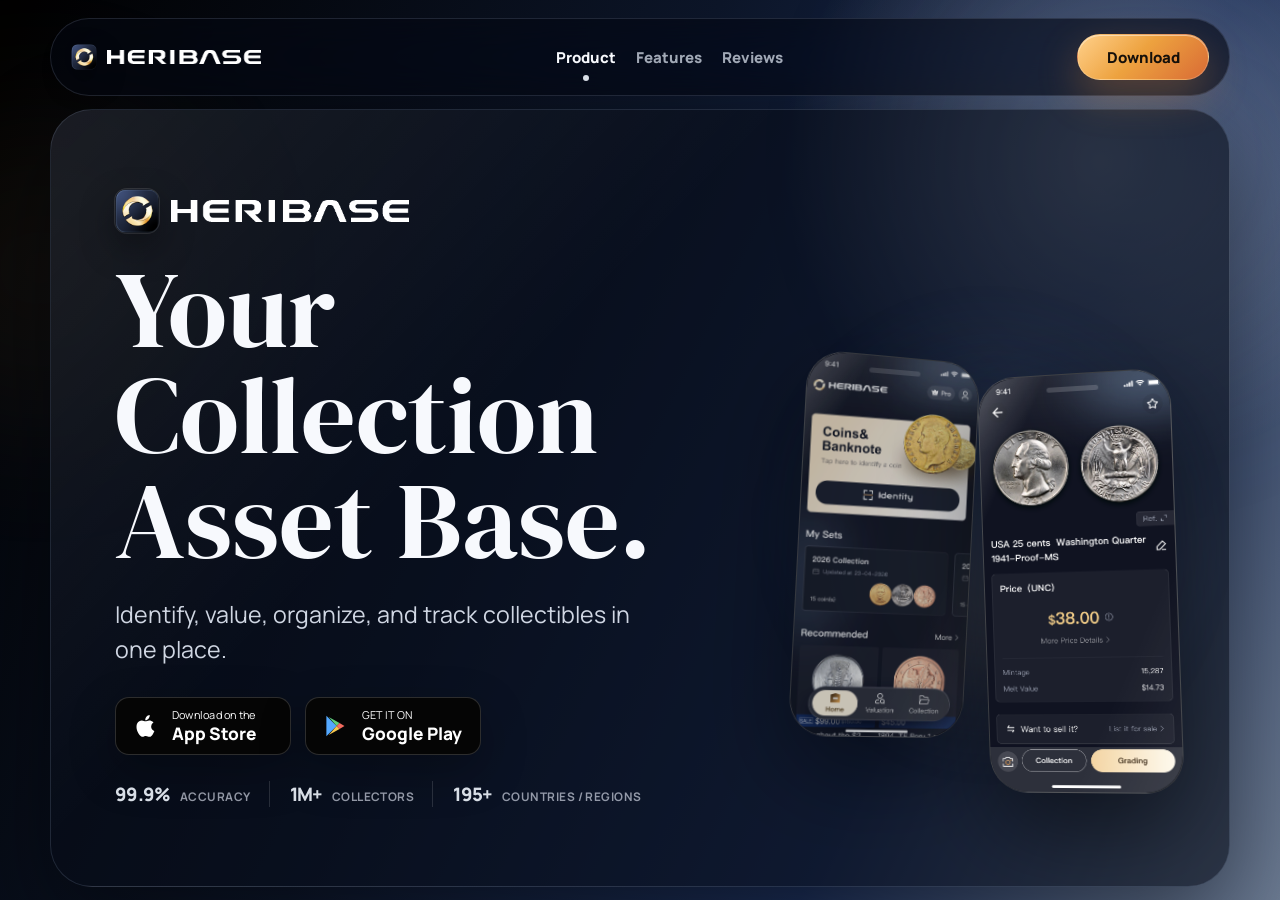
==== commit 644d6694: "Add appraiser carousel and refine report zoom" ====
--- a/index.html
+++ b/index.html
@@ -10,7 +10,7 @@
     />
     <link rel="icon" href="public/brand/heribase-icon-64.png" />
     <script src="app-env.js"></script>
-    <link rel="stylesheet" href="styles.css?v=20260516-6" />
+    <link rel="stylesheet" href="styles.css?v=20260516-7" />
   </head>
   <body>
     <main class="page-shell">
@@ -220,7 +220,6 @@
                 </div>
                 <div class="collection-card__copy">
                   <h3>The Saint-Gaudens Double Eagle</h3>
-                  <p>Save, inspect, and present high-value coins with a dimensional in-app collection view.</p>
                 </div>
               </article>
 
@@ -229,6 +228,9 @@
                 <strong>The Liberty Head Double Eagle</strong>
               </article>
             </div>
+            <p class="collection-showcase__note">
+              Save, inspect, and present high-value coins with a dimensional in-app collection view.
+            </p>
           </div>
         </section>
 
@@ -246,16 +248,16 @@
           <div class="appraisal-layout">
             <div class="appraisal-feature">
               <figure class="appraisal-feature__portrait">
-                <img id="appraiserPhoto" src="public/appraisers/silverpicker.png" alt="Silverpicker" />
+                <img id="appraiserPhoto" src="public/appraisers/ukraine.png" alt="Ukraine" />
               </figure>
 
               <div class="appraisal-feature__copy">
                 <p class="appraisal-feature__eyebrow">Heribase Expert Appraisers Showcase</p>
-                <h3 id="appraiserName">Silverpicker</h3>
-                <p class="appraisal-feature__role" id="appraiserRole">Authentication Expert</p>
-                <strong id="appraiserExperience">U.S. &amp; Global Coins</strong>
+                <h3 id="appraiserName">Ukraine</h3>
+                <p class="appraisal-feature__role" id="appraiserRole">Numismatics Specialist</p>
+                <strong id="appraiserExperience">Russian Empire, Soviet, European, and American coinage</strong>
                 <p id="appraiserDescription">
-                  Reviews U.S. and global coins, banknotes, and authentication context for collectors who need a more trusted second look.
+                  Specializes in Russian Empire, Soviet, European, and American coinage, with a practical eye for attribution and market context.
                 </p>
               </div>
 
@@ -267,7 +269,7 @@
             </div>
 
             <div class="appraiser-strip" aria-label="Select an appraiser">
-              <button class="appraiser-thumb" type="button" data-name="Ukraine" data-role="Numismatics Specialist" data-experience="Russian Empire, Soviet, European, and American coinage" data-description="Specializes in Russian Empire, Soviet, European, and American coinage, with a practical eye for attribution and market context." data-photo="public/appraisers/ukraine.png">
+              <button class="appraiser-thumb appraiser-thumb--active" type="button" data-name="Ukraine" data-role="Numismatics Specialist" data-experience="Russian Empire, Soviet, European, and American coinage" data-description="Specializes in Russian Empire, Soviet, European, and American coinage, with a practical eye for attribution and market context." data-photo="public/appraisers/ukraine.png">
                 <img src="public/appraisers/ukraine.png" alt="" />
                 <span>Ukraine</span>
               </button>
@@ -279,7 +281,7 @@
                 <img src="public/appraisers/mingjie.png" alt="" />
                 <span>MingJie</span>
               </button>
-              <button class="appraiser-thumb appraiser-thumb--active" type="button" data-name="Silverpicker" data-role="Authentication Expert" data-experience="U.S. &amp; Global Coins" data-description="Reviews U.S. and global coins, banknotes, and authentication context for collectors who need a more trusted second look." data-photo="public/appraisers/silverpicker.png">
+              <button class="appraiser-thumb" type="button" data-name="Silverpicker" data-role="Authentication Expert" data-experience="U.S. &amp; Global Coins" data-description="Reviews U.S. and global coins, banknotes, and authentication context for collectors who need a more trusted second look." data-photo="public/appraisers/silverpicker.png">
                 <img src="public/appraisers/silverpicker.png" alt="" />
                 <span>Silverpicker</span>
               </button>
--- a/styles.css
+++ b/styles.css
@@ -1264,10 +1264,15 @@
   font-size: clamp(1.62rem, 2.6vw, 2.55rem);
 }
 
-.collection-card__copy p {
-  max-width: 520px;
-  margin: 10px auto 0;
+.collection-showcase__note {
+  position: relative;
+  z-index: 1;
+  max-width: 760px;
+  margin: 8px auto 0;
   color: var(--muted);
+  font-size: clamp(1rem, 1.25vw, 1.16rem);
+  line-height: 1.58;
+  text-align: center;
 }
 
 .collection-side-coin__badges,
@@ -1558,10 +1563,10 @@
 
 .appraisal-report__screen img {
   display: block;
-  width: 118%;
+  width: 138%;
   max-width: none;
   height: auto;
-  margin-left: -9%;
+  margin-left: -19%;
 }
 
 .appraiser-strip {
@@ -1578,6 +1583,8 @@
 
 .appraiser-thumb {
   appearance: none;
+  --thumb-size: min(104px, 7.8vw);
+  position: relative;
   display: grid;
   gap: 10px;
   justify-items: center;
@@ -1591,7 +1598,7 @@
 }
 
 .appraiser-thumb img {
-  width: min(104px, 7.8vw);
+  width: var(--thumb-size);
   min-width: 72px;
   aspect-ratio: 1;
   object-fit: cover;
@@ -1604,6 +1611,22 @@
   transition: transform 220ms ease, border-color 220ms ease, box-shadow 220ms ease;
 }
 
+.appraiser-thumb::after {
+  content: "";
+  position: absolute;
+  top: -7px;
+  left: 50%;
+  width: calc(var(--thumb-size) + 18px);
+  min-width: 90px;
+  aspect-ratio: 1;
+  border: 2px solid transparent;
+  border-top-color: rgba(246, 216, 137, 0.94);
+  border-radius: 50%;
+  opacity: 0;
+  pointer-events: none;
+  transform: translateX(-50%) rotate(-90deg);
+}
+
 .appraiser-thumb:hover img,
 .appraiser-thumb--active img {
   transform: translateY(-3px);
@@ -1612,6 +1635,11 @@
     0 0 0 6px rgba(240, 195, 127, 0.18),
     0 0 34px rgba(240, 195, 127, 0.32),
     0 20px 44px rgba(0, 0, 0, 0.44);
+}
+
+.appraiser-thumb--active::after {
+  opacity: 1;
+  animation: appraiserCarouselSpin 15s linear infinite;
 }
 
 .appraiser-thumb span {
@@ -2191,6 +2219,15 @@
   }
   to {
     transform: translate3d(0, 10px, 0) rotateZ(1deg);
+  }
+}
+
+@keyframes appraiserCarouselSpin {
+  from {
+    transform: translateX(-50%) rotate(-90deg);
+  }
+  to {
+    transform: translateX(-50%) rotate(270deg);
   }
 }
 
